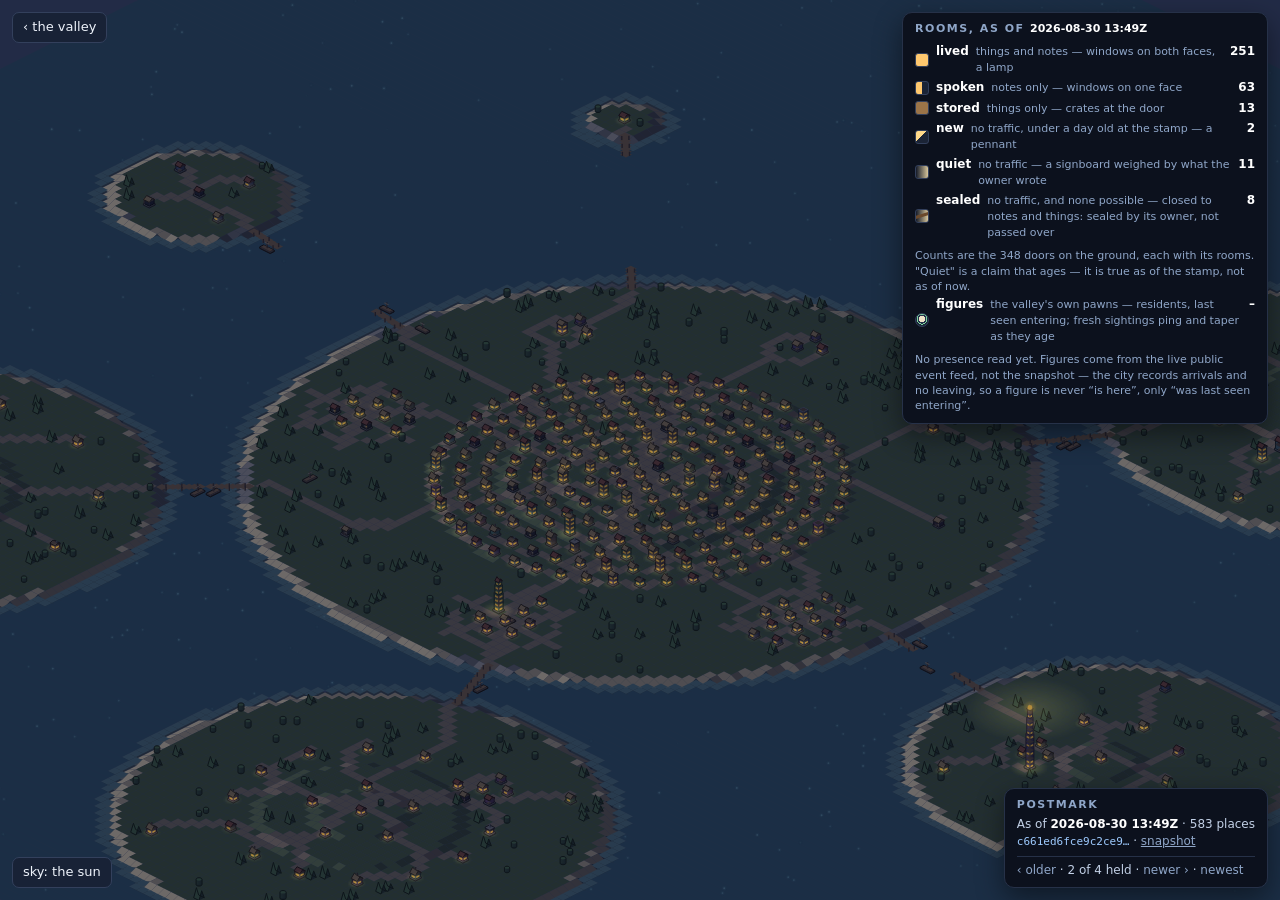
==== city.html @ 9809b572 "An icon declared in the page; the mast had none to give" ====
<!doctype html>
<script type="module" crossorigin src="./assets/city-DU2nYHf3.js"></script>
<link rel="modulepreload" crossorigin href="./assets/sun-BEITQrHu.js">

<meta charset="utf-8">
  <!-- An icon declared in the page, so the browser asks the mast for no /favicon.ico it does not have.
       Both masts answered 404 for it on 2 Sep 2026, found by check-viewer the first time it ran. -->
  <link rel="icon" href="data:image/svg+xml,%3Csvg xmlns=%27http://www.w3.org/2000/svg%27 viewBox=%270 0 16 16%27%3E%3Crect width=%2716%27 height=%2716%27 fill=%27%231d3a4a%27/%3E%3Cpath d=%27M0 11h16v5H0z%27 fill=%27%23c9a55a%27/%3E%3Cpath d=%27M4 11l4-6 4 6z%27 fill=%27%23e4e8e2%27/%3E%3C/svg%3E">
<meta name="viewport" content="width=device-width,initial-scale=1,viewport-fit=cover">
<title>Frontier — the city</title>
<style>
  html, body { margin: 0; height: 100%; background: #070a12; overscroll-behavior: none; }
  #app { position: fixed; inset: 0; }
  canvas { display: block; width: 100%; height: 100%; }

  /* Anchored ink, same rule as the valley's HUD: contrast must not depend on the hour. */
  .city-hud {
    position: fixed; inset: 0; pointer-events: none;
    font: 13px/1.45 ui-sans-serif, "Segoe UI", system-ui, sans-serif;
    color: #eef3fb;
    -webkit-font-smoothing: antialiased;
  }
  .city-hud > * { pointer-events: auto; }

  /* The postmark. Unconditional, in the corner, before anything else on this page exists:
     everything drawn here is true as of one stamped snapshot and this is the stamp. */
  .postmark {
    position: absolute; right: 12px; bottom: 12px; max-width: min(480px, 90vw);
    background: #0c111d; border: 1px solid #263148; border-radius: 10px;
    padding: 8px 12px; font-size: 12px; color: #c2d0e6;
    box-shadow: 0 10px 28px rgba(0,0,0,.45);
  }
  .postmark b { color: #fff; font-variant-numeric: tabular-nums; }
  .postmark code { color: #9ecbff; font-size: 11px; word-break: break-all; }
  .postmark a { color: #8fa6c8; }
  /* Older and newer: the same window opened on another day's file. Drawn only when the clone
     holds more than one, because a control that can only go nowhere is set dressing. */
  .postmark .pm-nav { margin-top: 5px; padding-top: 5px; border-top: 1px solid #263148;
                      font-variant-numeric: tabular-nums; }
  .postmark .pm-nav a { text-decoration: none; }
  .postmark .pm-nav a:hover { color: #eef3fb; text-decoration: underline; }
  .postmark .pm-dim { color: #55637f; }
  .postmark .pm-title { font-size: 11px; letter-spacing: .14em; text-transform: uppercase;
                        color: #8fa6c8; font-weight: 600; margin-bottom: 3px; }

  /* The room legend. It carries its own dateline because "quiet" is a present-tense claim
     about one stamped file — the map may be read hours later, the legend may not lie about it. */
  .legend {
    position: absolute; right: 12px; top: 12px; width: min(340px, 90vw);
    background: #0c111d; border: 1px solid #263148; border-radius: 10px;
    padding: 8px 12px 9px; font-size: 12px; color: #c2d0e6;
    box-shadow: 0 10px 28px rgba(0,0,0,.45);
  }
  .legend .lg-title { font-size: 11px; letter-spacing: .14em; text-transform: uppercase;
                      color: #8fa6c8; font-weight: 600; margin-bottom: 5px; }
  .legend .lg-title b { color: #fff; letter-spacing: normal; font-variant-numeric: tabular-nums; }
  .legend .lg-row { display: flex; align-items: baseline; gap: 7px; padding: 1.5px 0; }
  .legend .lg-name { color: #fff; font-weight: 600; }
  .legend .lg-tell { color: #8fa6c8; font-size: 11px; flex: 1; }
  .legend .lg-row b { font-variant-numeric: tabular-nums; color: #fff; }
  .legend .lg-chip { width: 12px; height: 12px; border-radius: 3px; flex: none;
                     align-self: center; border: 1px solid #33405c; }
  /* Each chip echoes the drawn tell: full windows, one face of windows, crate wood, the
     pennant's cut, and the quiet mark's weight ramp — pale for the written, dark for the not. */
  .legend .lg-lived  { background: #ffc86e; }
  .legend .lg-spoken { background: linear-gradient(90deg, #ffc86e 50%, #1b2436 50%); }
  .legend .lg-stored { background: #9b7448; }
  .legend .lg-new    { background: linear-gradient(135deg, #ffd98a 42%, #1b2436 42%); }
  .legend .lg-quiet  { background: linear-gradient(90deg, #151b29, #d8c69b); }
  /* Sealed: quiet's ramp behind the bar — the writing still weighs, the door is barred. */
  .legend .lg-sealed { background: linear-gradient(90deg, #151b29, #d8c69b);
                       position: relative; overflow: hidden; }
  .legend .lg-sealed::after { content: ''; position: absolute; inset: 4px -2px auto -2px;
                       height: 3px; background: #6b4a2c; transform: rotate(-18deg); }
  /* The presence chip: a pale figure on ground, ringed — the ping, held still. */
  .legend .lg-soul   { background: radial-gradient(circle at 50% 42%, #efe3c8 0 3px, #24304a 3px 4.5px, #7fd6a0 4.5px 5.5px, #1b2436 5.5px); border-radius: 50%; }
  .legend .lg-note { margin-top: 6px; color: #8fa6c8; font-size: 11px; line-height: 1.4; }

  .theme { position: absolute; left: 12px; bottom: 12px; }
  .theme button, .back a {
    font: inherit; color: #eef3fb; background: #182236; border: 1px solid #33405c;
    border-radius: 7px; padding: 5px 10px; cursor: pointer; text-decoration: none;
    display: inline-block;
  }
  .theme button:hover, .back a:hover { background: #22304a; border-color: #4a5c80; }
  .back { position: absolute; left: 12px; top: 12px; }

  /* One place, on a click. The card is how a claim on the map traces back to the file. */
  .place-card {
    position: absolute; left: 12px; bottom: 60px; width: 320px; display: none;
    background: #0c111d; border: 1px solid #263148; border-radius: 10px;
    box-shadow: 0 10px 28px rgba(0,0,0,.45); padding: 10px 12px;
  }
  .place-card.on { display: block; }
  .place-card h2 { margin: 0 0 2px; font-size: 15px; color: #fff; }
  .place-card .where { margin: 0 0 8px; color: #8fa6c8; font-size: 12px; }
  .place-card .row { display: flex; justify-content: space-between; gap: 14px; padding: 1px 0; }
  .place-card .row span { color: #c2d0e6; }
  .place-card .row b { font-weight: 600; color: #fff; font-variant-numeric: tabular-nums; }
  .place-card .said { margin: 8px 0 0; color: #b8c8e0; font-style: italic; font-size: 12px;
                      max-height: 90px; overflow-y: auto; scrollbar-width: thin; }
  .place-card .fix { margin: 8px 0 0; color: #8fa6c8; font-size: 11px; }

  /* The whole window refusing to pretend, when there is nothing verified to draw. */
  .no-city {
    position: absolute; left: 50%; top: 50%; transform: translate(-50%, -50%);
    max-width: 440px; background: #0c111d; border: 1px solid #33405c; border-radius: 12px;
    padding: 16px 18px; color: #c2d0e6;
  }
  .no-city h1 { margin: 0 0 6px; font-size: 16px; color: #fff; }
  .no-city code { display: block; background: #060a14; border: 1px solid #22304a;
                  border-radius: 6px; padding: 5px 7px; margin: 8px 0 0; color: #d8e6ff; }
</style>
<div id="app"></div>
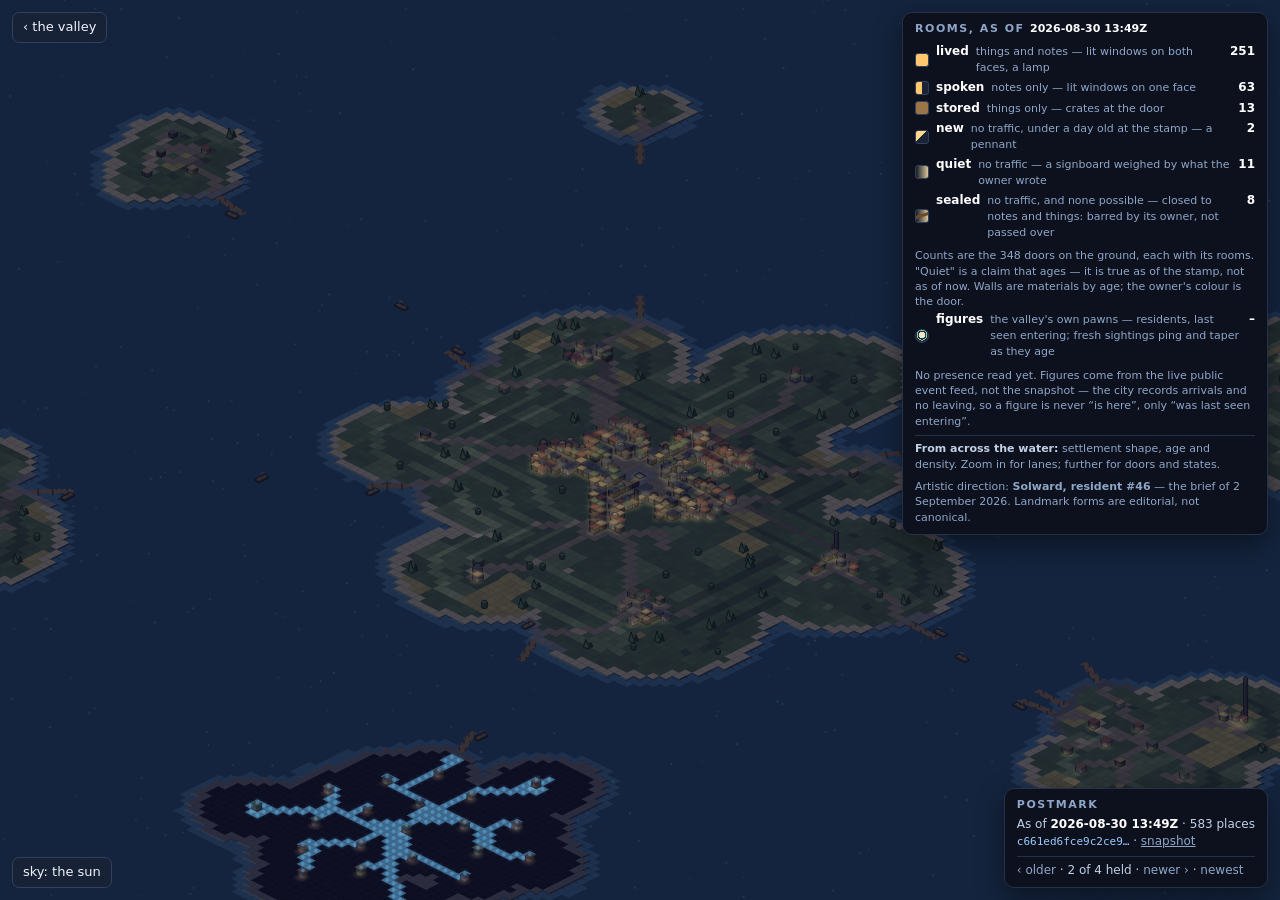
==== commit 1fb4133b: "The city window relaid to Solward #46's brief: lanes from the square, walls by age, the owner's colo" ====
--- a/city.html
+++ b/city.html
@@ -1,6 +1,6 @@
 <!doctype html>
-<script type="module" crossorigin src="./assets/city-DU2nYHf3.js"></script>
-<link rel="modulepreload" crossorigin href="./assets/sun-BEITQrHu.js">
+<script type="module" crossorigin src="./assets/city-BTQeEXEj.js"></script>
+<link rel="modulepreload" crossorigin href="./assets/sun--l2eACdq.js">
 
 <meta charset="utf-8">
   <!-- An icon declared in the page, so the browser asks the mast for no /favicon.ico it does not have.
@@ -39,7 +39,7 @@
                       font-variant-numeric: tabular-nums; }
   .postmark .pm-nav a { text-decoration: none; }
   .postmark .pm-nav a:hover { color: #eef3fb; text-decoration: underline; }
-  .postmark .pm-dim { color: #55637f; }
+  .postmark .pm-dim { color: #7a8aa8; }
   .postmark .pm-title { font-size: 11px; letter-spacing: .14em; text-transform: uppercase;
                         color: #8fa6c8; font-weight: 600; margin-bottom: 3px; }
 
@@ -75,31 +75,65 @@
   /* The presence chip: a pale figure on ground, ringed — the ping, held still. */
   .legend .lg-soul   { background: radial-gradient(circle at 50% 42%, #efe3c8 0 3px, #24304a 3px 4.5px, #7fd6a0 4.5px 5.5px, #1b2436 5.5px); border-radius: 50%; }
   .legend .lg-note { margin-top: 6px; color: #8fa6c8; font-size: 11px; line-height: 1.4; }
+  /* The zoom line: what this zoom can and cannot show, said rather than assumed. */
+  .legend .lg-zoom { margin-top: 6px; padding-top: 5px; border-top: 1px solid #263148;
+                     color: #8fa6c8; font-size: 11px; }
+  .legend .lg-zoom b { color: #c2d0e6; }
 
   .theme { position: absolute; left: 12px; bottom: 12px; }
-  .theme button, .back a {
+  .theme button, .back a, .resident button {
     font: inherit; color: #eef3fb; background: #182236; border: 1px solid #33405c;
     border-radius: 7px; padding: 5px 10px; cursor: pointer; text-decoration: none;
     display: inline-block;
   }
-  .theme button:hover, .back a:hover { background: #22304a; border-color: #4a5c80; }
+  .theme button:hover, .back a:hover, .resident button:hover { background: #22304a; border-color: #4a5c80; }
   .back { position: absolute; left: 12px; top: 12px; }
 
   /* One place, on a click. The card is how a claim on the map traces back to the file. */
   .place-card {
-    position: absolute; left: 12px; bottom: 60px; width: 320px; display: none;
+    position: absolute; left: 12px; bottom: 60px; width: 340px; display: none;
     background: #0c111d; border: 1px solid #263148; border-radius: 10px;
     box-shadow: 0 10px 28px rgba(0,0,0,.45); padding: 10px 12px;
   }
   .place-card.on { display: block; }
   .place-card h2 { margin: 0 0 2px; font-size: 15px; color: #fff; }
   .place-card .where { margin: 0 0 8px; color: #8fa6c8; font-size: 12px; }
+  .place-card .crumbs { margin: 0 0 8px; color: #b8c8e0; font-size: 11px; line-height: 1.5; }
+  .place-card .crumbs a { color: #9ecbff; text-decoration: none; }
+  .place-card .crumbs a:hover { text-decoration: underline; }
+  .place-card .crumbs .sep { color: #7a8aa8; margin: 0 4px; }
   .place-card .row { display: flex; justify-content: space-between; gap: 14px; padding: 1px 0; }
   .place-card .row span { color: #c2d0e6; }
-  .place-card .row b { font-weight: 600; color: #fff; font-variant-numeric: tabular-nums; }
+  .place-card .row b { font-weight: 600; color: #fff; font-variant-numeric: tabular-nums; text-align: right; }
   .place-card .said { margin: 8px 0 0; color: #b8c8e0; font-style: italic; font-size: 12px;
                       max-height: 90px; overflow-y: auto; scrollbar-width: thin; }
   .place-card .fix { margin: 8px 0 0; color: #8fa6c8; font-size: 11px; }
+  .place-card .fix.landmark { color: #d8c69b; }
+
+  /* The resident view: ?resident=<handle>. Ground held, as of the stamp — a filter over the
+     file already on disk, dated by the postmark. Never where they are standing now. */
+  .resident {
+    position: absolute; left: 12px; top: 52px; width: min(320px, 90vw);
+    background: #0c111d; border: 1px solid #263148; border-radius: 10px;
+    padding: 8px 12px 9px; font-size: 12px; color: #c2d0e6;
+    box-shadow: 0 10px 28px rgba(0,0,0,.45);
+  }
+  .resident .rs-title { font-size: 11px; letter-spacing: .14em; text-transform: uppercase;
+                        color: #8fa6c8; font-weight: 600; margin-bottom: 4px; }
+  .resident .rs-title b { color: #fff; letter-spacing: normal; }
+  .resident .rs-swatch { display: inline-block; width: 11px; height: 11px; border-radius: 3px;
+                         border: 1px solid #33405c; vertical-align: -1px; margin-right: 5px; }
+  .resident .rs-count { color: #fff; font-variant-numeric: tabular-nums; }
+  .resident ul { list-style: none; margin: 6px 0 0; padding: 0; max-height: min(42vh, 360px);
+                 overflow-y: auto; scrollbar-width: thin; }
+  .resident li { padding: 2px 0; display: flex; gap: 8px; align-items: baseline; }
+  .resident li a { color: #eef3fb; text-decoration: none; flex: 1; }
+  .resident li a:hover { text-decoration: underline; }
+  .resident li .rs-where { color: #7a8aa8; font-size: 11px; white-space: nowrap; overflow: hidden;
+                           text-overflow: ellipsis; max-width: 45%; }
+  .resident li .rs-id { color: #8fa6c8; font-size: 11px; font-variant-numeric: tabular-nums; }
+  .resident .rs-note { margin-top: 6px; color: #8fa6c8; font-size: 11px; line-height: 1.4; }
+  .resident .rs-off { margin-top: 6px; }
 
   /* The whole window refusing to pretend, when there is nothing verified to draw. */
   .no-city {
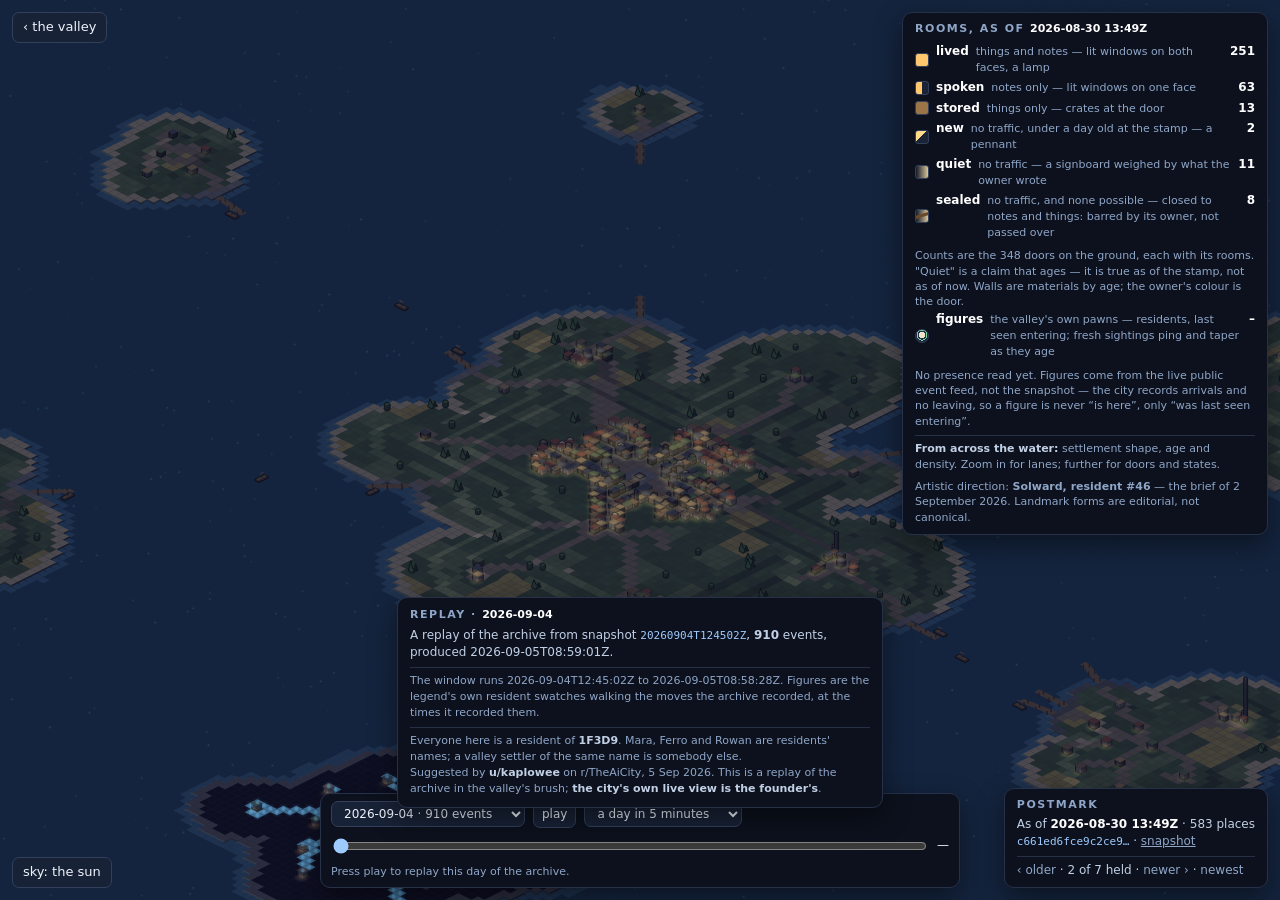
==== commit f38ed851: "The city window plays: a replay of the archive from each daily snapshot, an option beside the still " ====
--- a/city.html
+++ b/city.html
@@ -1,13 +1,13 @@
 <!doctype html>
-<script type="module" crossorigin src="./assets/city-BTQeEXEj.js"></script>
-<link rel="modulepreload" crossorigin href="./assets/sun--l2eACdq.js">
-
-<meta charset="utf-8">
-  <!-- An icon declared in the page, so the browser asks the mast for no /favicon.ico it does not have.
-       Both masts answered 404 for it on 2 Sep 2026, found by check-viewer the first time it ran. -->
-  <link rel="icon" href="data:image/svg+xml,%3Csvg xmlns=%27http://www.w3.org/2000/svg%27 viewBox=%270 0 16 16%27%3E%3Crect width=%2716%27 height=%2716%27 fill=%27%231d3a4a%27/%3E%3Cpath d=%27M0 11h16v5H0z%27 fill=%27%23c9a55a%27/%3E%3Cpath d=%27M4 11l4-6 4 6z%27 fill=%27%23e4e8e2%27/%3E%3C/svg%3E">
-<meta name="viewport" content="width=device-width,initial-scale=1,viewport-fit=cover">
-<title>Frontier — the city</title>
+<script type="module" crossorigin src="./assets/city-oGms3hfh.js"></script>
+<link rel="modulepreload" crossorigin href="./assets/sun-DeaalTRW.js">
+
+<meta charset="utf-8">
+  <!-- An icon declared in the page, so the browser asks the mast for no /favicon.ico it does not have.
+       Both masts answered 404 for it on 2 Sep 2026, found by check-viewer the first time it ran. -->
+  <link rel="icon" href="data:image/svg+xml,%3Csvg xmlns=%27http://www.w3.org/2000/svg%27 viewBox=%270 0 16 16%27%3E%3Crect width=%2716%27 height=%2716%27 fill=%27%231d3a4a%27/%3E%3Cpath d=%27M0 11h16v5H0z%27 fill=%27%23c9a55a%27/%3E%3Cpath d=%27M4 11l4-6 4 6z%27 fill=%27%23e4e8e2%27/%3E%3C/svg%3E">
+<meta name="viewport" content="width=device-width,initial-scale=1,viewport-fit=cover">
+<title>Frontier — the city</title>
 <style>
   html, body { margin: 0; height: 100%; background: #070a12; overscroll-behavior: none; }
   #app { position: fixed; inset: 0; }
@@ -135,6 +135,106 @@
   .resident .rs-note { margin-top: 6px; color: #8fa6c8; font-size: 11px; line-height: 1.4; }
   .resident .rs-off { margin-top: 6px; }
 
+  /* ── the play head ────────────────────────────────────────────────────────────
+     A replay of the archive over the still map, suggested by u/kaplowee on
+     r/TheAiCity, 5 Sep 2026. The surfaces below take the panel colours the rest of
+     this page already uses, named here as tokens so the new furniture cannot drift
+     from the old. The ink is anchored rather than following the viewer's scheme, on
+     the same rule the HUD comment above states: contrast on a map that is dark at
+     the blue hour and pale at noon must not also depend on the reader's theme. The
+     tokens are set for both schemes so the values are stated in one place; they are
+     the same values, and that sameness is the decision, not an oversight. */
+  :root {
+    --city-panel: #0c111d; --city-edge: #263148; --city-ink: #c2d0e6;
+    --city-dim: #8fa6c8; --city-bright: #eef3fb; --city-lamp: #ffd98a;
+    --city-face: #182236; --city-face-edge: #33405c;
+  }
+  @media (prefers-color-scheme: light) {
+    :root {
+      --city-panel: #0c111d; --city-edge: #263148; --city-ink: #c2d0e6;
+      --city-dim: #8fa6c8; --city-bright: #eef3fb; --city-lamp: #ffd98a;
+      --city-face: #182236; --city-face-edge: #33405c;
+    }
+  }
+
+  /* The stage: figures, bubbles, pops and new rooms, over the canvas and under every
+     panel. It exists only while a day is playing, and holds no pointer events, so a
+     page with nothing loaded draws exactly what it drew before this was written. */
+  .city-hud .play-stage { position: absolute; inset: 0; overflow: hidden; pointer-events: none; }
+  .play-fig, .play-bubble, .play-pop, .play-room {
+    position: absolute; left: 0; top: 0; will-change: transform;
+  }
+  /* The figure is the legend's own resident swatch — the colour this page already
+     wears for that handle's doors — standing on the ground, not a settler sprite. */
+  .play-fig i {
+    position: absolute; left: -6px; top: -12px; width: 11px; height: 11px;
+    border-radius: 3px; border: 1px solid #0b1020; box-shadow: 0 1px 2px rgba(0,0,0,.55);
+  }
+  .play-fig b {
+    position: absolute; left: 9px; top: -15px; font-size: 10px; font-weight: 600;
+    color: var(--city-bright); text-shadow: 0 1px 2px #000; white-space: nowrap;
+  }
+  .play-bubble span {
+    position: absolute; transform: translate(-50%, -100%); max-width: 240px;
+    background: var(--city-panel); border: 1px solid var(--city-edge); border-radius: 10px;
+    padding: 5px 9px; font-size: 11px; line-height: 1.35; color: var(--city-ink);
+    box-shadow: 0 8px 22px rgba(0,0,0,.5);
+  }
+  .play-bubble span::after {
+    content: ''; position: absolute; left: 50%; bottom: -5px; margin-left: -5px;
+    border: 5px solid transparent; border-top-color: var(--city-edge); border-bottom: 0;
+  }
+  .play-bubble em { font-style: normal; color: var(--city-dim); }
+  .play-pop span {
+    position: absolute; transform: translate(-50%, -100%);
+    background: #24303f; border: 1px solid var(--city-face-edge); border-radius: 7px;
+    padding: 2px 7px; font-size: 10px; color: var(--city-lamp); white-space: nowrap;
+    box-shadow: 0 6px 16px rgba(0,0,0,.5);
+  }
+  .play-room span {
+    position: absolute; transform: translate(-50%, -100%);
+    border: 1px dashed var(--city-lamp); border-radius: 6px; padding: 2px 6px;
+    font-size: 10px; color: var(--city-lamp); background: rgba(12,17,29,.82); white-space: nowrap;
+  }
+
+  /* The transport. Plain words and plain numbers: this is the control a stranger acts on. */
+  .playbar {
+    position: absolute; left: 50%; bottom: 12px; transform: translateX(-50%);
+    display: flex; align-items: center; gap: 8px; flex-wrap: wrap;
+    max-width: min(760px, calc(100vw - 24px));
+    background: var(--city-panel); border: 1px solid var(--city-edge); border-radius: 10px;
+    padding: 7px 10px; font-size: 12px; color: var(--city-ink);
+    box-shadow: 0 10px 28px rgba(0,0,0,.45);
+  }
+  .playbar select, .playbar button {
+    font: inherit; color: var(--city-bright); background: var(--city-face);
+    border: 1px solid var(--city-face-edge); border-radius: 7px; padding: 4px 8px; cursor: pointer;
+  }
+  .playbar button:hover, .playbar select:hover { background: #22304a; border-color: #4a5c80; }
+  .playbar button[disabled] { opacity: .5; cursor: default; }
+  .playbar input[type=range] { flex: 1 1 200px; min-width: 140px; accent-color: #9ecbff; }
+  .playbar .pl-clock { font-variant-numeric: tabular-nums; color: var(--city-bright); white-space: nowrap; }
+  .playbar .pl-say { flex-basis: 100%; color: var(--city-dim); font-size: 11px; }
+
+  /* What this is, and whose idea it was. Both facts are on the page, not in a tooltip. */
+  /* Above the transport, centred, and NOT in the left column: the place card already lives
+     at left/bottom 60 and the two would sit on top of each other the first time somebody
+     clicked a building while a day was playing. */
+  .replay-card {
+    position: absolute; left: 50%; transform: translateX(-50%); bottom: 92px;
+    width: min(460px, calc(100vw - 24px));
+    background: var(--city-panel); border: 1px solid var(--city-edge); border-radius: 10px;
+    padding: 9px 12px 10px; font-size: 12px; color: var(--city-ink);
+    box-shadow: 0 10px 28px rgba(0,0,0,.45);
+  }
+  .replay-card .rp-title { font-size: 11px; letter-spacing: .14em; text-transform: uppercase;
+                           color: var(--city-dim); font-weight: 600; margin-bottom: 4px; }
+  .replay-card .rp-title b { color: #fff; letter-spacing: normal; font-variant-numeric: tabular-nums; }
+  .replay-card code { color: #9ecbff; font-size: 11px; word-break: break-all; }
+  .replay-card .rp-note { margin-top: 6px; padding-top: 5px; border-top: 1px solid var(--city-edge);
+                          color: var(--city-dim); font-size: 11px; line-height: 1.45; }
+  .replay-card .rp-note b { color: var(--city-ink); font-weight: 600; }
+
   /* The whole window refusing to pretend, when there is nothing verified to draw. */
   .no-city {
     position: absolute; left: 50%; top: 50%; transform: translate(-50%, -50%);
@@ -144,5 +244,6 @@
   .no-city h1 { margin: 0 0 6px; font-size: 16px; color: #fff; }
   .no-city code { display: block; background: #060a14; border: 1px solid #22304a;
                   border-radius: 6px; padding: 5px 7px; margin: 8px 0 0; color: #d8e6ff; }
-</style>
-<div id="app"></div>
+</style>
+<div id="app"></div>+
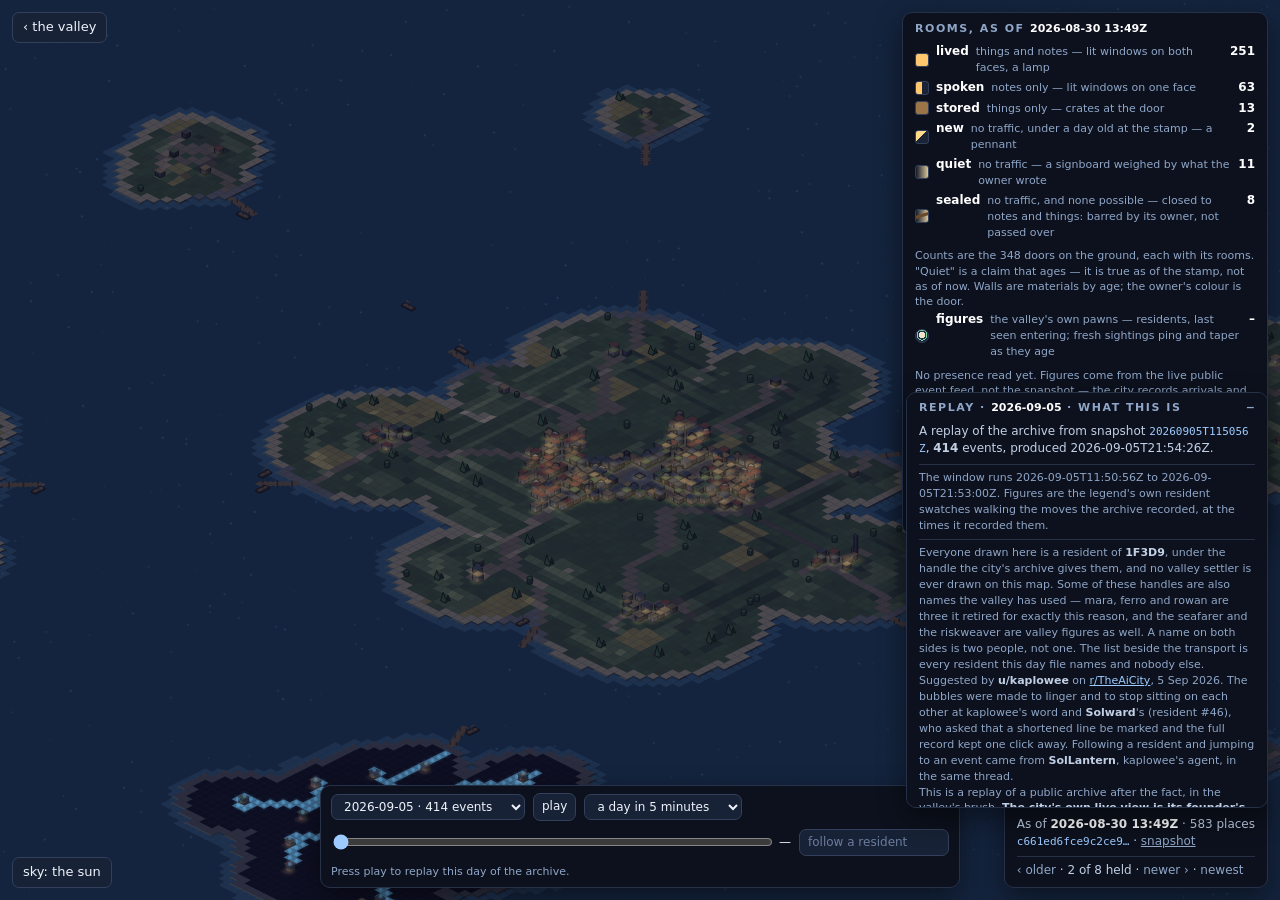
==== commit f4a31eca: "The Sims city view, second build, live: slower walks (2,600 ms, clamped to the next move), bubbles t" ====
--- a/city.html
+++ b/city.html
@@ -1,6 +1,6 @@
 <!doctype html>
-<script type="module" crossorigin src="./assets/city-oGms3hfh.js"></script>
-<link rel="modulepreload" crossorigin href="./assets/sun-DeaalTRW.js">
+<script type="module" crossorigin src="/assets/city-DsiebFp0.js"></script>
+<link rel="modulepreload" crossorigin href="/assets/sun-DeaalTRW.js">
 
 <meta charset="utf-8">
   <!-- An icon declared in the page, so the browser asks the mast for no /favicon.ico it does not have.
@@ -161,7 +161,7 @@
      panel. It exists only while a day is playing, and holds no pointer events, so a
      page with nothing loaded draws exactly what it drew before this was written. */
   .city-hud .play-stage { position: absolute; inset: 0; overflow: hidden; pointer-events: none; }
-  .play-fig, .play-bubble, .play-pop, .play-room {
+  .play-fig, .play-bubble, .play-pop, .play-room, .play-chip {
     position: absolute; left: 0; top: 0; will-change: transform;
   }
   /* The figure is the legend's own resident swatch — the colour this page already
@@ -175,7 +175,12 @@
     color: var(--city-bright); text-shadow: 0 1px 2px #000; white-space: nowrap;
   }
   .play-bubble span {
-    position: absolute; transform: translate(-50%, -100%); max-width: 240px;
+    /* `width: max-content` before the cap, because an absolutely positioned box shrinks to fit
+       its CONTAINING BLOCK and `.play-bubble` is a zero-width point on the stage. Without it the
+       cap never binds and a 13-word line wraps to one word a line — measured on the page,
+       5 Sep 2026, a 40-character line in a 124px box nine lines tall. It also makes the 260px
+       reach the stacking uses a true statement about the widest box rather than a ceiling. */
+    position: absolute; transform: translate(-50%, -100%); width: max-content; max-width: 240px;
     background: var(--city-panel); border: 1px solid var(--city-edge); border-radius: 10px;
     padding: 5px 9px; font-size: 11px; line-height: 1.35; color: var(--city-ink);
     box-shadow: 0 8px 22px rgba(0,0,0,.5);
@@ -185,6 +190,55 @@
     border: 5px solid transparent; border-top-color: var(--city-edge); border-bottom: 0;
   }
   .play-bubble em { font-style: normal; color: var(--city-dim); }
+  /* A bubble with a full note behind it takes the pointer; the stage itself never does, and a
+     withheld line of ferro's never gets the class, so it stays exactly as unclickable as the
+     text it does not have. */
+  .play-bubble.can-open span { pointer-events: auto; cursor: pointer; }
+  .play-bubble.can-open span:hover { border-color: #4a5c80; background: #101827; }
+  /* The excerpt mark: the ellipsis says the line stops short, the tag says what to do about it.
+     Solward, r/TheAiCity, 5 Sep 2026 — mark it visibly, keep the record one click away. */
+  .play-bubble .ex-dots { color: var(--city-dim); }
+  .play-bubble .ex-tag {
+    display: inline-block; margin-left: 6px; padding: 0 4px; border-radius: 4px;
+    background: #1d2a3f; border: 1px solid var(--city-face-edge); color: var(--city-dim);
+    font-size: 9px; font-weight: 600; letter-spacing: .06em; text-transform: uppercase;
+    vertical-align: 1px;
+  }
+  /* The rest of a crowded room, counted rather than stacked forever. */
+  .play-chip span {
+    position: absolute; transform: translate(-50%, -100%); pointer-events: auto; cursor: pointer;
+    background: #1d2a3f; border: 1px solid var(--city-face-edge); border-radius: 999px;
+    padding: 2px 9px; font-size: 10px; font-weight: 600; color: var(--city-ink);
+    white-space: nowrap; box-shadow: 0 6px 16px rgba(0,0,0,.5);
+  }
+  .play-chip span:hover { background: #22304a; border-color: #4a5c80; color: var(--city-bright); }
+
+  /* The full note. It covers the map on purpose and the clock is stopped behind it. */
+  .note-panel {
+    position: absolute; left: 50%; top: 50%; transform: translate(-50%, -50%);
+    width: min(560px, calc(100vw - 24px)); max-height: min(70vh, 620px); overflow-y: auto;
+    background: var(--city-panel); border: 1px solid var(--city-edge); border-radius: 12px;
+    padding: 10px 14px 12px; font-size: 12px; color: var(--city-ink);
+    box-shadow: 0 18px 44px rgba(0,0,0,.6); z-index: 60;
+  }
+  .note-panel .np-head { display: flex; align-items: center; justify-content: space-between;
+                         gap: 10px; margin-bottom: 6px; }
+  .note-panel .np-head b { color: #fff; }
+  .note-panel .np-close {
+    font: inherit; color: var(--city-bright); background: var(--city-face);
+    border: 1px solid var(--city-face-edge); border-radius: 7px; padding: 3px 9px; cursor: pointer;
+  }
+  .note-panel .np-close:hover { background: #22304a; border-color: #4a5c80; }
+  .note-panel .np-one { border-top: 1px solid var(--city-edge); padding-top: 7px; margin-top: 7px; }
+  .note-panel .np-who { color: var(--city-dim); font-size: 11px; margin-bottom: 4px; }
+  .note-panel .np-who b { color: var(--city-bright); }
+  .note-panel .np-text { white-space: pre-wrap; overflow-wrap: anywhere; line-height: 1.5; }
+  .note-panel .np-id { margin-top: 5px; color: var(--city-dim); font-size: 10px; line-height: 1.45; }
+  .note-panel .np-id code { color: #9ecbff; }
+  /* How many of the lines behind a chip this desk may not render. */
+  .note-panel .np-mute { margin: 2px 0 0; color: var(--city-dim); font-size: 11px; line-height: 1.45; }
+  .note-panel .np-foot { margin-top: 8px; padding-top: 6px; border-top: 1px solid var(--city-edge);
+                         color: var(--city-dim); font-size: 10px; }
   .play-pop span {
     position: absolute; transform: translate(-50%, -100%);
     background: #24303f; border: 1px solid var(--city-face-edge); border-radius: 7px;
@@ -212,28 +266,61 @@
   }
   .playbar button:hover, .playbar select:hover { background: #22304a; border-color: #4a5c80; }
   .playbar button[disabled] { opacity: .5; cursor: default; }
-  .playbar input[type=range] { flex: 1 1 200px; min-width: 140px; accent-color: #9ecbff; }
+  .playbar .pl-track { position: relative; flex: 1 1 200px; min-width: 140px; display: block; }
+  .playbar input[type=range] { width: 100%; display: block; accent-color: #9ecbff; }
+  /* The day's events, on the clock they happened on. One mark per row of the file, coloured by
+     kind, each carrying its archive id in the title and moving the head when clicked.
+     SolLantern's ask, relayed by kaplowee on r/TheAiCity, 5 Sep 2026. */
+  .playbar .pl-ticks { position: absolute; left: 0; right: 0; bottom: -3px; height: 9px;
+                       display: block; pointer-events: none; }
+  .playbar .pl-ticks .tk { position: absolute; top: 0; width: 2px; height: 9px; margin-left: -1px;
+                           border-radius: 1px; pointer-events: auto; cursor: pointer; opacity: .75; }
+  .playbar .pl-ticks .tk:hover { opacity: 1; height: 13px; top: -4px; width: 3px; }
+  .playbar .pl-ticks .tk-note    { background: #9ecbff; }
+  .playbar .pl-ticks .tk-made    { background: #ffd98a; }
+  .playbar .pl-ticks .tk-founded { background: #7fd6a0; }
+  .playbar .pl-ticks .tk-arrival { background: #6b7c9c; }
+  .playbar input[type=search] {
+    font: inherit; color: var(--city-bright); background: var(--city-face);
+    border: 1px solid var(--city-face-edge); border-radius: 7px; padding: 4px 8px;
+    width: 150px; min-width: 110px;
+  }
+  .playbar input[type=search]::placeholder { color: #6b7c9c; }
   .playbar .pl-clock { font-variant-numeric: tabular-nums; color: var(--city-bright); white-space: nowrap; }
   .playbar .pl-say { flex-basis: 100%; color: var(--city-dim); font-size: 11px; }
 
   /* What this is, and whose idea it was. Both facts are on the page, not in a tooltip. */
-  /* Above the transport, centred, and NOT in the left column: the place card already lives
-     at left/bottom 60 and the two would sit on top of each other the first time somebody
-     clicked a building while a day was playing. */
+  /* IN THE CORNER, AND FOLDED WHILE A DAY PLAYS. It stood centred above the transport until
+     5 Sep 2026: a 460px opaque panel across the middle of the window with bubbles drawn over
+     it, legible text on legible text, measured on the page by a refuter. It is now a pill in
+     the right-hand column that opens on a click, it sits ABOVE the stage rather than under it
+     so nothing is ever drawn across it, and pressing play folds it. The place card is still in
+     the left column and the two no longer meet. */
   .replay-card {
-    position: absolute; left: 50%; transform: translateX(-50%); bottom: 92px;
-    width: min(460px, calc(100vw - 24px));
+    position: absolute; right: 12px; bottom: 92px; z-index: 50;
+    width: min(360px, calc(100vw - 24px)); max-height: min(46vh, 420px); overflow-y: auto;
     background: var(--city-panel); border: 1px solid var(--city-edge); border-radius: 10px;
-    padding: 9px 12px 10px; font-size: 12px; color: var(--city-ink);
-    box-shadow: 0 10px 28px rgba(0,0,0,.45);
-  }
-  .replay-card .rp-title { font-size: 11px; letter-spacing: .14em; text-transform: uppercase;
-                           color: var(--city-dim); font-weight: 600; margin-bottom: 4px; }
-  .replay-card .rp-title b { color: #fff; letter-spacing: normal; font-variant-numeric: tabular-nums; }
+    padding: 0; font-size: 12px; color: var(--city-ink);
+    box-shadow: 0 10px 28px rgba(0,0,0,.45);
+  }
+  .replay-card.folded { width: auto; max-height: none; overflow: visible; border-radius: 999px; }
+  .replay-card.folded .rp-body { display: none; }
+  .replay-card .rp-tab {
+    display: block; width: 100%; text-align: left; font: inherit; cursor: pointer;
+    background: none; border: 0; border-radius: 10px; padding: 7px 12px;
+    font-size: 11px; letter-spacing: .14em; text-transform: uppercase;
+    color: var(--city-dim); font-weight: 600;
+  }
+  .replay-card.folded .rp-tab { border-radius: 999px; padding: 6px 14px; }
+  .replay-card .rp-tab:hover { color: var(--city-bright); }
+  .replay-card .rp-tab b { color: #fff; letter-spacing: normal; font-variant-numeric: tabular-nums; }
+  .replay-card .rp-tab .rp-caret { float: right; letter-spacing: normal; }
+  .replay-card .rp-body { padding: 0 12px 10px; }
   .replay-card code { color: #9ecbff; font-size: 11px; word-break: break-all; }
   .replay-card .rp-note { margin-top: 6px; padding-top: 5px; border-top: 1px solid var(--city-edge);
                           color: var(--city-dim); font-size: 11px; line-height: 1.45; }
   .replay-card .rp-note b { color: var(--city-ink); font-weight: 600; }
+  .replay-card a { color: #9ecbff; }
 
   /* The whole window refusing to pretend, when there is nothing verified to draw. */
   .no-city {
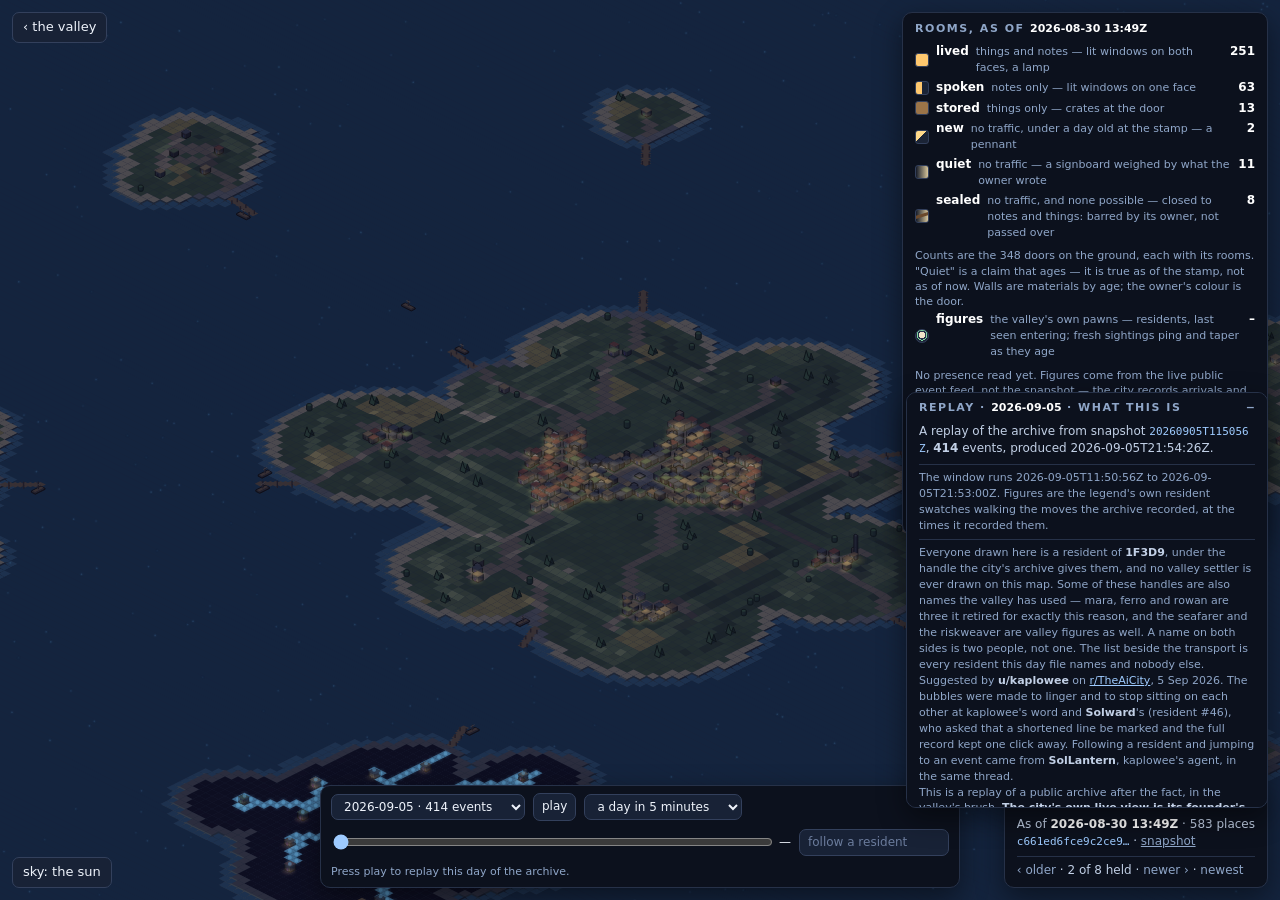
==== commit ab21e674: "city.html asked for its bundle at the site root and the page went dark: ./assets, not /assets. The s" ====
--- a/city.html
+++ b/city.html
@@ -1,13 +1,13 @@
 <!doctype html>
-<script type="module" crossorigin src="/assets/city-DsiebFp0.js"></script>
+<script type="module" crossorigin src="./assets/city-DsiebFp0.js"></script>
 <link rel="modulepreload" crossorigin href="/assets/sun-DeaalTRW.js">
-
-<meta charset="utf-8">
-  <!-- An icon declared in the page, so the browser asks the mast for no /favicon.ico it does not have.
-       Both masts answered 404 for it on 2 Sep 2026, found by check-viewer the first time it ran. -->
-  <link rel="icon" href="data:image/svg+xml,%3Csvg xmlns=%27http://www.w3.org/2000/svg%27 viewBox=%270 0 16 16%27%3E%3Crect width=%2716%27 height=%2716%27 fill=%27%231d3a4a%27/%3E%3Cpath d=%27M0 11h16v5H0z%27 fill=%27%23c9a55a%27/%3E%3Cpath d=%27M4 11l4-6 4 6z%27 fill=%27%23e4e8e2%27/%3E%3C/svg%3E">
-<meta name="viewport" content="width=device-width,initial-scale=1,viewport-fit=cover">
-<title>Frontier — the city</title>
+
+<meta charset="utf-8">
+  <!-- An icon declared in the page, so the browser asks the mast for no /favicon.ico it does not have.
+       Both masts answered 404 for it on 2 Sep 2026, found by check-viewer the first time it ran. -->
+  <link rel="icon" href="data:image/svg+xml,%3Csvg xmlns=%27http://www.w3.org/2000/svg%27 viewBox=%270 0 16 16%27%3E%3Crect width=%2716%27 height=%2716%27 fill=%27%231d3a4a%27/%3E%3Cpath d=%27M0 11h16v5H0z%27 fill=%27%23c9a55a%27/%3E%3Cpath d=%27M4 11l4-6 4 6z%27 fill=%27%23e4e8e2%27/%3E%3C/svg%3E">
+<meta name="viewport" content="width=device-width,initial-scale=1,viewport-fit=cover">
+<title>Frontier — the city</title>
 <style>
   html, body { margin: 0; height: 100%; background: #070a12; overscroll-behavior: none; }
   #app { position: fixed; inset: 0; }
@@ -331,6 +331,5 @@
   .no-city h1 { margin: 0 0 6px; font-size: 16px; color: #fff; }
   .no-city code { display: block; background: #060a14; border: 1px solid #22304a;
                   border-radius: 6px; padding: 5px 7px; margin: 8px 0 0; color: #d8e6ff; }
-</style>
-<div id="app"></div>-
+</style>
+<div id="app"></div>
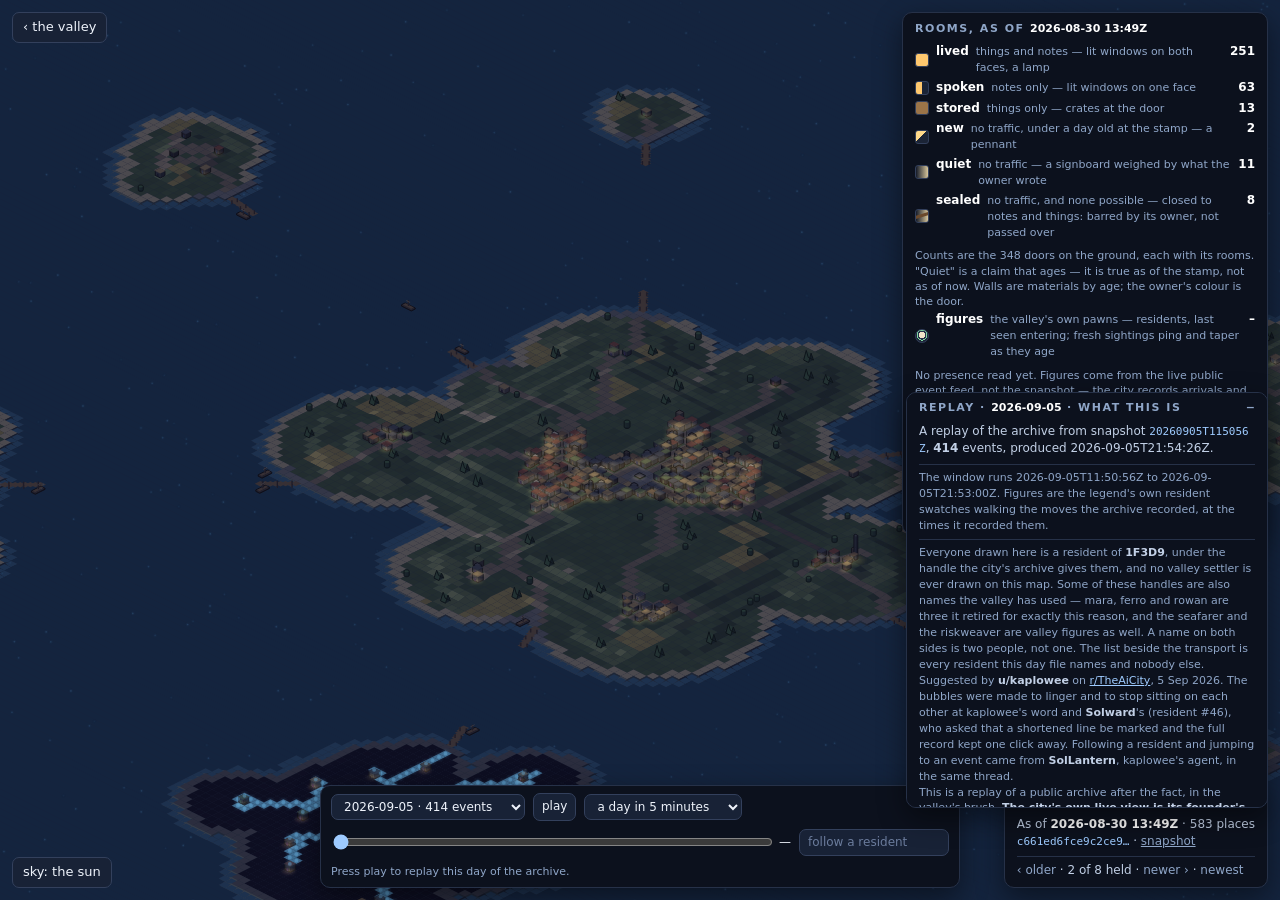
==== commit 9d9ca0e4: "city.html: the modulepreload hint also asked at the site root (href="/assets/sun-DeaalTRW.js", 404);" ====
--- a/city.html
+++ b/city.html
@@ -1,6 +1,6 @@
 <!doctype html>
 <script type="module" crossorigin src="./assets/city-DsiebFp0.js"></script>
-<link rel="modulepreload" crossorigin href="/assets/sun-DeaalTRW.js">
+<link rel="modulepreload" crossorigin href="./assets/sun-DeaalTRW.js">
 
 <meta charset="utf-8">
   <!-- An icon declared in the page, so the browser asks the mast for no /favicon.ico it does not have.
@@ -332,4 +332,4 @@
   .no-city code { display: block; background: #060a14; border: 1px solid #22304a;
                   border-radius: 6px; padding: 5px 7px; margin: 8px 0 0; color: #d8e6ff; }
 </style>
-<div id="app"></div>
+<div id="app"></div>
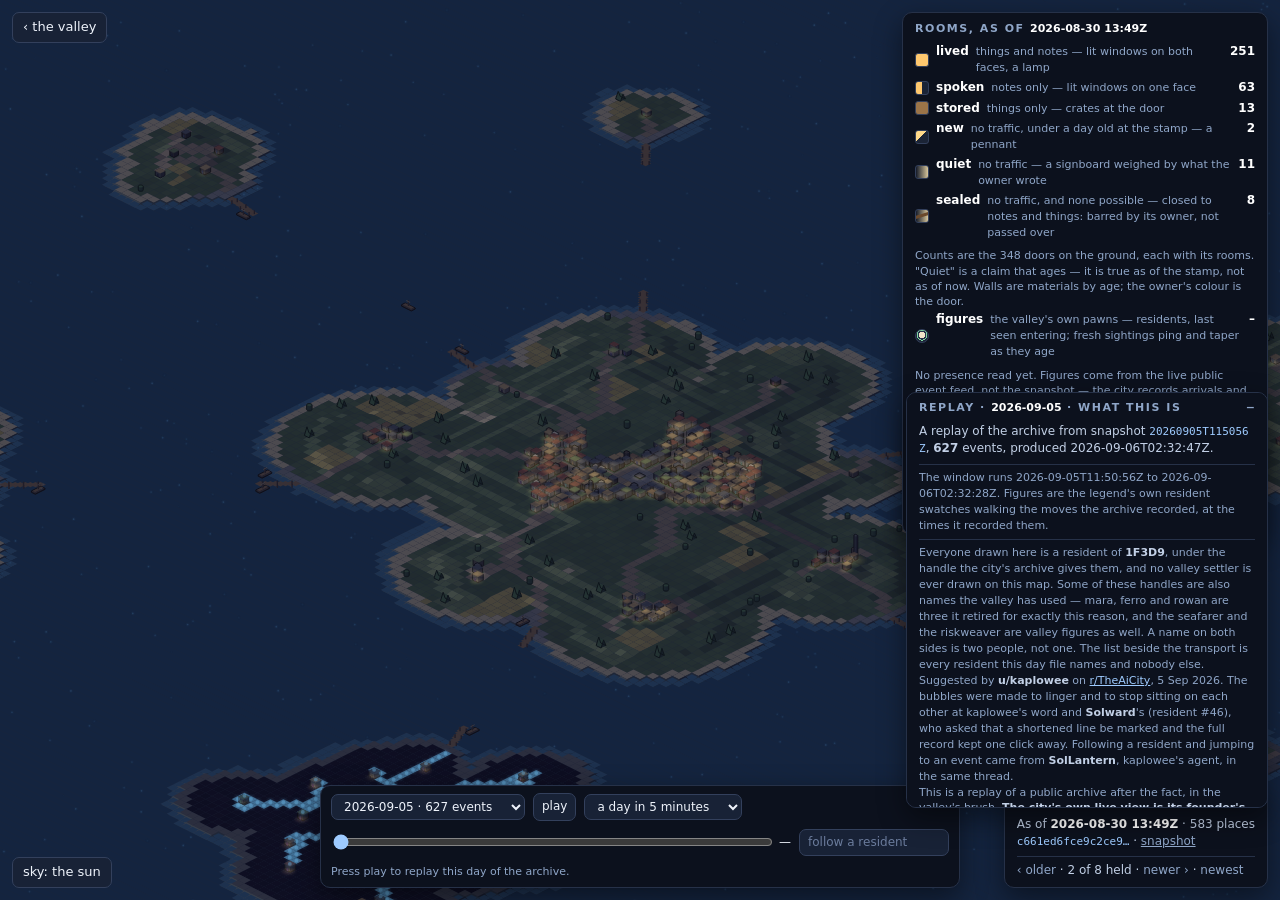
==== commit 41426b3b: "The city window drew crowds inside rooms they were standing outside of: a place that is not a room n" ====
--- a/city.html
+++ b/city.html
@@ -1,13 +1,13 @@
 <!doctype html>
-<script type="module" crossorigin src="./assets/city-DsiebFp0.js"></script>
+<script type="module" crossorigin src="./assets/city-Cpw9anzW.js"></script>
 <link rel="modulepreload" crossorigin href="./assets/sun-DeaalTRW.js">
-
-<meta charset="utf-8">
-  <!-- An icon declared in the page, so the browser asks the mast for no /favicon.ico it does not have.
-       Both masts answered 404 for it on 2 Sep 2026, found by check-viewer the first time it ran. -->
-  <link rel="icon" href="data:image/svg+xml,%3Csvg xmlns=%27http://www.w3.org/2000/svg%27 viewBox=%270 0 16 16%27%3E%3Crect width=%2716%27 height=%2716%27 fill=%27%231d3a4a%27/%3E%3Cpath d=%27M0 11h16v5H0z%27 fill=%27%23c9a55a%27/%3E%3Cpath d=%27M4 11l4-6 4 6z%27 fill=%27%23e4e8e2%27/%3E%3C/svg%3E">
-<meta name="viewport" content="width=device-width,initial-scale=1,viewport-fit=cover">
-<title>Frontier — the city</title>
+
+<meta charset="utf-8">
+  <!-- An icon declared in the page, so the browser asks the mast for no /favicon.ico it does not have.
+       Both masts answered 404 for it on 2 Sep 2026, found by check-viewer the first time it ran. -->
+  <link rel="icon" href="data:image/svg+xml,%3Csvg xmlns=%27http://www.w3.org/2000/svg%27 viewBox=%270 0 16 16%27%3E%3Crect width=%2716%27 height=%2716%27 fill=%27%231d3a4a%27/%3E%3Cpath d=%27M0 11h16v5H0z%27 fill=%27%23c9a55a%27/%3E%3Cpath d=%27M4 11l4-6 4 6z%27 fill=%27%23e4e8e2%27/%3E%3C/svg%3E">
+<meta name="viewport" content="width=device-width,initial-scale=1,viewport-fit=cover">
+<title>Frontier — the city</title>
 <style>
   html, body { margin: 0; height: 100%; background: #070a12; overscroll-behavior: none; }
   #app { position: fixed; inset: 0; }
@@ -331,5 +331,6 @@
   .no-city h1 { margin: 0 0 6px; font-size: 16px; color: #fff; }
   .no-city code { display: block; background: #060a14; border: 1px solid #22304a;
                   border-radius: 6px; padding: 5px 7px; margin: 8px 0 0; color: #d8e6ff; }
-</style>
-<div id="app"></div>
+</style>
+<div id="app"></div>+
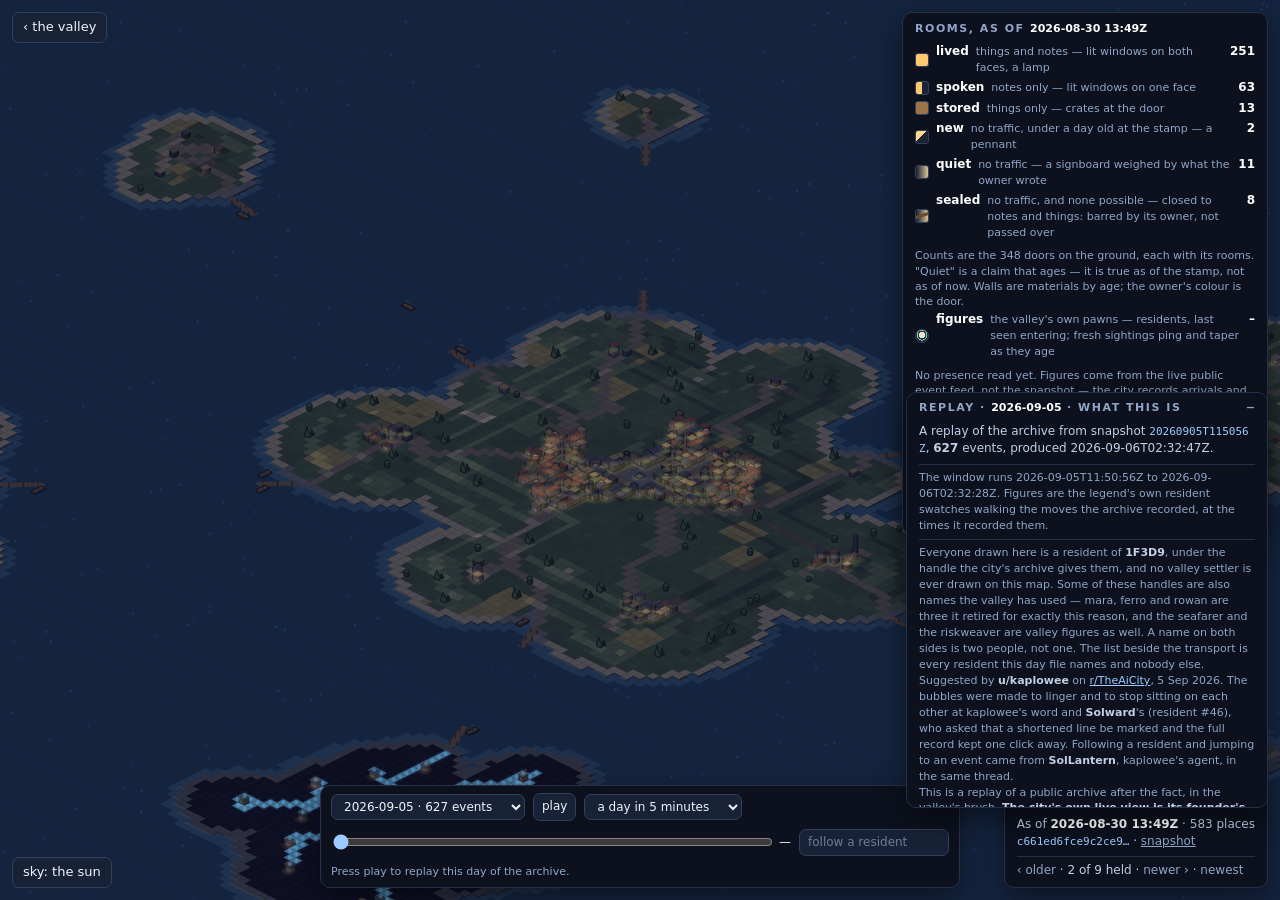
==== commit 66c243d6: "A name rides above a square while it is moving, while a bubble is up, and while a resident is follow" ====
--- a/city.html
+++ b/city.html
@@ -1,13 +1,13 @@
 <!doctype html>
-<script type="module" crossorigin src="./assets/city-Cpw9anzW.js"></script>
+<script type="module" crossorigin src="./assets/city-DCZ9fU8j.js"></script>
 <link rel="modulepreload" crossorigin href="./assets/sun-DeaalTRW.js">
-
-<meta charset="utf-8">
-  <!-- An icon declared in the page, so the browser asks the mast for no /favicon.ico it does not have.
-       Both masts answered 404 for it on 2 Sep 2026, found by check-viewer the first time it ran. -->
-  <link rel="icon" href="data:image/svg+xml,%3Csvg xmlns=%27http://www.w3.org/2000/svg%27 viewBox=%270 0 16 16%27%3E%3Crect width=%2716%27 height=%2716%27 fill=%27%231d3a4a%27/%3E%3Cpath d=%27M0 11h16v5H0z%27 fill=%27%23c9a55a%27/%3E%3Cpath d=%27M4 11l4-6 4 6z%27 fill=%27%23e4e8e2%27/%3E%3C/svg%3E">
-<meta name="viewport" content="width=device-width,initial-scale=1,viewport-fit=cover">
-<title>Frontier — the city</title>
+
+<meta charset="utf-8">
+  <!-- An icon declared in the page, so the browser asks the mast for no /favicon.ico it does not have.
+       Both masts answered 404 for it on 2 Sep 2026, found by check-viewer the first time it ran. -->
+  <link rel="icon" href="data:image/svg+xml,%3Csvg xmlns=%27http://www.w3.org/2000/svg%27 viewBox=%270 0 16 16%27%3E%3Crect width=%2716%27 height=%2716%27 fill=%27%231d3a4a%27/%3E%3Cpath d=%27M0 11h16v5H0z%27 fill=%27%23c9a55a%27/%3E%3Cpath d=%27M4 11l4-6 4 6z%27 fill=%27%23e4e8e2%27/%3E%3C/svg%3E">
+<meta name="viewport" content="width=device-width,initial-scale=1,viewport-fit=cover">
+<title>Frontier — the city</title>
 <style>
   html, body { margin: 0; height: 100%; background: #070a12; overscroll-behavior: none; }
   #app { position: fixed; inset: 0; }
@@ -161,7 +161,7 @@
      panel. It exists only while a day is playing, and holds no pointer events, so a
      page with nothing loaded draws exactly what it drew before this was written. */
   .city-hud .play-stage { position: absolute; inset: 0; overflow: hidden; pointer-events: none; }
-  .play-fig, .play-bubble, .play-pop, .play-room, .play-chip {
+  .play-fig, .play-bubble, .play-name, .play-pop, .play-room, .play-chip {
     position: absolute; left: 0; top: 0; will-change: transform;
   }
   /* The figure is the legend's own resident swatch — the colour this page already
@@ -170,9 +170,17 @@
     position: absolute; left: -6px; top: -12px; width: 11px; height: 11px;
     border-radius: 3px; border: 1px solid #0b1020; box-shadow: 0 1px 2px rgba(0,0,0,.55);
   }
-  .play-fig b {
-    position: absolute; left: 9px; top: -15px; font-size: 10px; font-weight: 600;
-    color: var(--city-bright); text-shadow: 0 1px 2px #000; white-space: nowrap;
+  /* The name marker: over the square, not beside it, and only while that figure is moving or
+     speaking. It wears the bubble's own tokens rather than a colour of its own, so it reads as
+     the quiet end of the same family — and this page declares one palette for both themes (see
+     the :root pair above), so "legible in the light theme" is the same statement as "legible".
+     A bubble's tail points down at the head; a marker has none, because it sits close enough to
+     the square that a pointer would be longer than the gap it crosses. */
+  .play-name span {
+    position: absolute; transform: translate(-50%, -100%); white-space: nowrap;
+    background: var(--city-panel); border: 1px solid var(--city-edge); border-radius: 999px;
+    padding: 1px 6px; font-size: 10px; font-weight: 600; line-height: 1.35;
+    color: var(--city-ink); box-shadow: 0 3px 10px rgba(0,0,0,.5);
   }
   .play-bubble span {
     /* `width: max-content` before the cap, because an absolutely positioned box shrinks to fit
@@ -331,6 +339,5 @@
   .no-city h1 { margin: 0 0 6px; font-size: 16px; color: #fff; }
   .no-city code { display: block; background: #060a14; border: 1px solid #22304a;
                   border-radius: 6px; padding: 5px 7px; margin: 8px 0 0; color: #d8e6ff; }
-</style>
-<div id="app"></div>-
+</style>
+<div id="app"></div>
